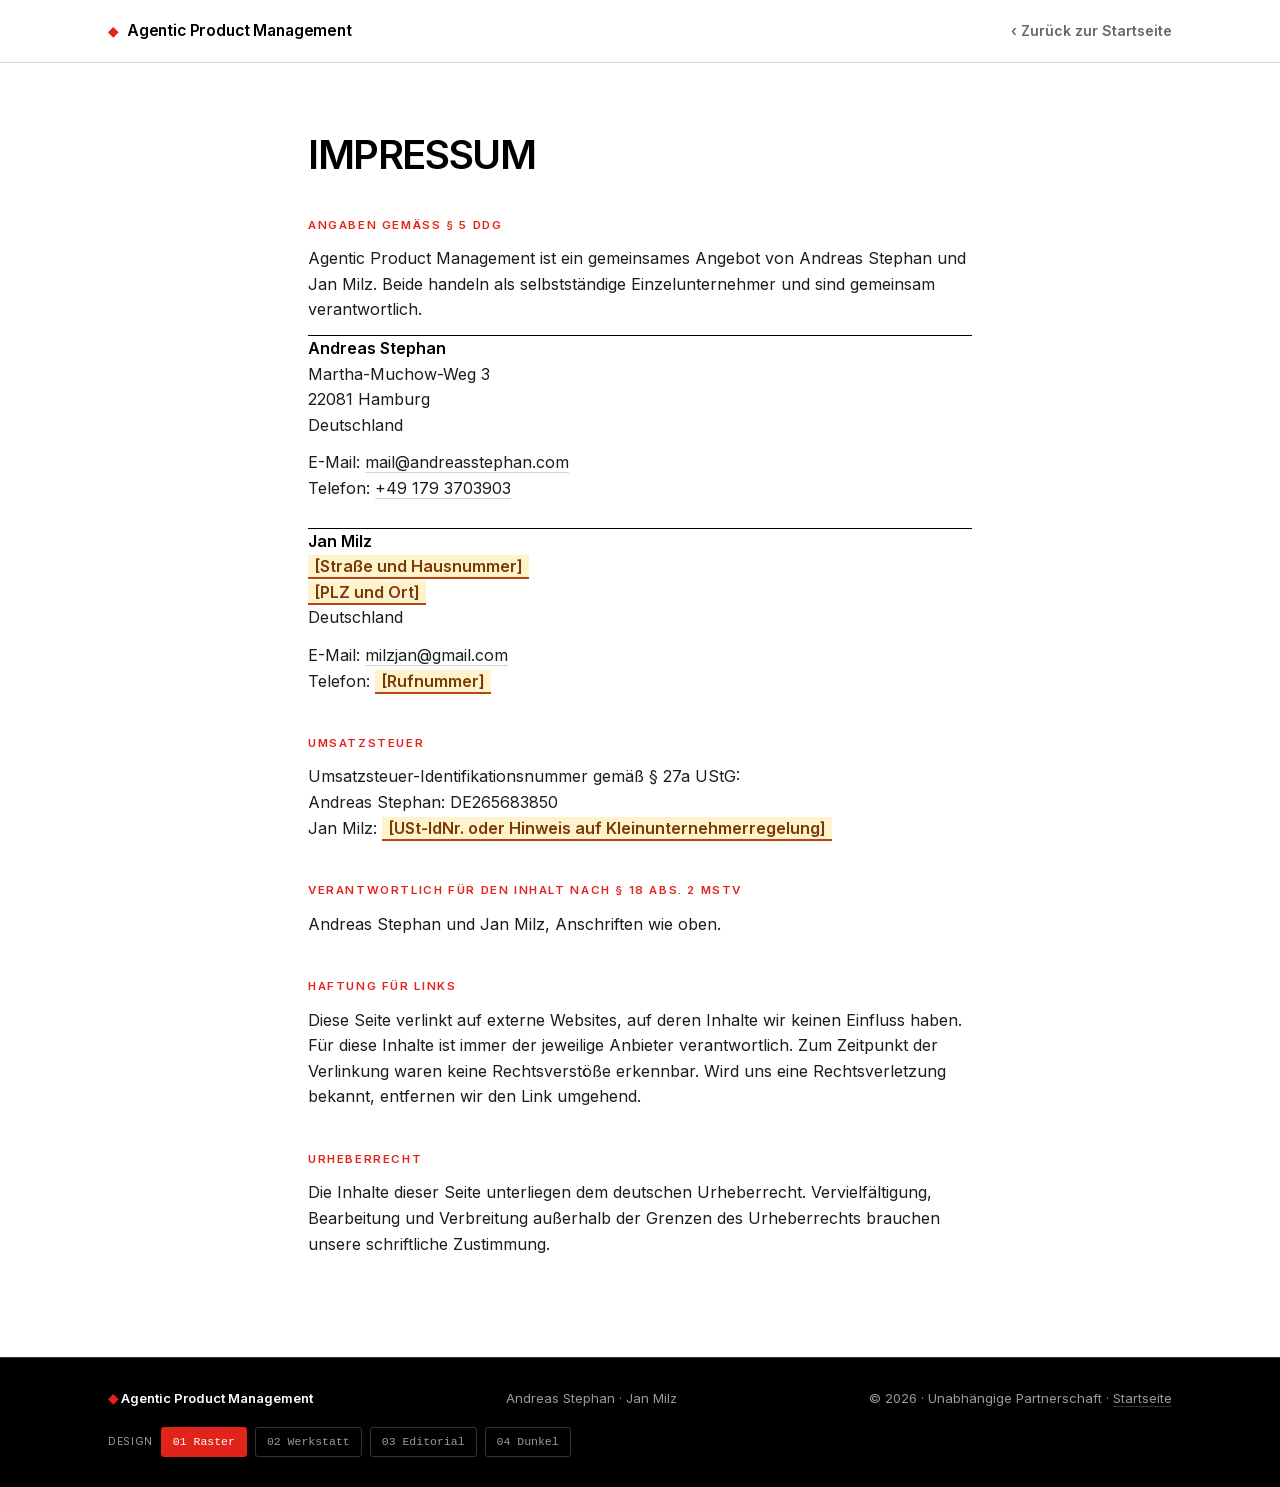
==== impressum.html @ 63fff62d "erste Version: vier Design-Varianten zum Vergleich" ====
<!doctype html>
<html lang="de">
<head>
<meta charset="utf-8">
<meta name="viewport" content="width=device-width,initial-scale=1">
<title>Impressum · Agentic Product Management</title>
<meta name="description" content="Impressum und Anbieterkennzeichnung für Agentic Product Management, Andreas Stephan und Jan Milz.">
<meta name="robots" content="noindex">
<link rel="preload" href="assets/fonts/inter-var-latin.woff2" as="font" type="font/woff2" crossorigin>
<link rel="stylesheet" href="fonts.css">
<link rel="stylesheet" href="theme.css">
<script>try{document.documentElement.setAttribute("data-theme",localStorage.getItem("apm-theme")||"swiss")}catch(e){document.documentElement.setAttribute("data-theme","swiss")}</script>
<style>
  *{box-sizing:border-box;margin:0;padding:0}
  body{background:var(--bg);color:var(--ink);font-family:var(--sans);line-height:var(--body-lh);font-size:16px;-webkit-font-smoothing:antialiased}
  a{color:inherit;text-decoration:none}
  .wrap{max-width:var(--maxw);margin:0 auto;padding:0 28px}

  .topbar{position:sticky;top:0;z-index:50;background:var(--topbar-bg);backdrop-filter:blur(8px);border-bottom:1px solid var(--line-soft)}
  .topbar .wrap{display:flex;align-items:center;justify-content:space-between;height:62px}
  .brand{display:flex;align-items:center;gap:9px;font-weight:600;font-size:15.5px;letter-spacing:-.01em}
  .brand .dot{color:var(--accent);font-size:13px}
  .back{font-size:14px;font-weight:600;color:var(--muted)}
  .back:hover{color:var(--accent)}

  main{padding:72px 0 88px}
  main .wrap{max-width:720px}
  h1{font-family:var(--h-font);font-weight:var(--h-weight);font-size:clamp(30px,4vw,40px);letter-spacing:var(--h-tracking);line-height:var(--h-lh);text-transform:var(--h-transform);margin-bottom:40px}
  h2{font-family:var(--eyebrow-font);font-size:var(--eyebrow-size);font-weight:600;letter-spacing:var(--eyebrow-tracking);text-transform:uppercase;color:var(--accent);margin:40px 0 12px}
  h2:first-of-type{margin-top:0}
  p{margin-bottom:12px;color:var(--ink-soft)}
  p.note{color:var(--muted);font-size:14.5px}
  a.inline{border-bottom:1px solid var(--line-soft)}
  a.inline:hover{color:var(--accent);border-color:var(--accent)}
  .person{margin-bottom:26px}
  .person strong{font-weight:600;color:var(--ink)}

  /* Sichtbare Luecke: faellt beim Korrekturlesen auf und sieht live nach Baustelle aus,
     damit kein unvollstaendiges Impressum unbemerkt online geht. */
  .todo{background:#fff3cd;border-bottom:2px solid #b8460e;padding:1px 6px;font-weight:600;color:#7a3a05}

  footer{background:var(--band-bg);color:var(--band-muted);border-top:1px solid var(--band-line);padding:30px 0;font-size:13px}
  footer .foot{display:flex;justify-content:space-between;align-items:center;gap:18px;flex-wrap:wrap}
  footer .logo{color:var(--band-ink);font-weight:600}
  footer .logo .dot{color:var(--accent)}
  footer a{border-bottom:1px solid var(--band-line)}
  footer a:hover{color:var(--band-ink);border-color:var(--band-muted)}
</style>
</head>
<body>

<div class="topbar">
  <div class="wrap">
    <a href="index.html" class="brand"><span class="dot">◆</span>Agentic Product Management</a>
    <a href="index.html" class="back">‹ Zurück zur Startseite</a>
  </div>
</div>

<main>
  <div class="wrap">
    <h1>Impressum</h1>

    <h2>Angaben gemäß § 5 DDG</h2>
    <p>Agentic Product Management ist ein gemeinsames Angebot von Andreas Stephan und Jan Milz. Beide handeln als selbstständige Einzelunternehmer und sind gemeinsam verantwortlich.</p>

    <!-- TODO Jan: ladungsfaehige Anschrift, Rufnummer und USt-IdNr. ergaenzen.
         Strasse, Hausnummer und PLZ sind nach § 5 DDG Pflicht. -->
    <div class="person">
      <p><strong>Andreas Stephan</strong><br>
      Martha-Muchow-Weg 3<br>
      22081 Hamburg<br>
      Deutschland</p>
      <p>E-Mail: <a class="inline" href="mailto:mail@andreasstephan.com">mail@andreasstephan.com</a><br>
      Telefon: <a class="inline" href="tel:+491793703903">+49 179 3703903</a></p>
    </div>

    <div class="person">
      <p><strong>Jan Milz</strong><br>
      <span class="todo">[Straße und Hausnummer]</span><br>
      <span class="todo">[PLZ und Ort]</span><br>
      Deutschland</p>
      <p>E-Mail: <a class="inline" href="mailto:milzjan@gmail.com">milzjan@gmail.com</a><br>
      Telefon: <span class="todo">[Rufnummer]</span></p>
    </div>

    <h2>Umsatzsteuer</h2>
    <p>Umsatzsteuer-Identifikationsnummer gemäß § 27a UStG:<br>
    Andreas Stephan: DE265683850<br>
    Jan Milz: <span class="todo">[USt-IdNr. oder Hinweis auf Kleinunternehmerregelung]</span></p>

    <h2>Verantwortlich für den Inhalt nach § 18 Abs. 2 MStV</h2>
    <p>Andreas Stephan und Jan Milz, Anschriften wie oben.</p>

    <h2>Haftung für Links</h2>
    <p>Diese Seite verlinkt auf externe Websites, auf deren Inhalte wir keinen Einfluss haben. Für diese Inhalte ist immer der jeweilige Anbieter verantwortlich. Zum Zeitpunkt der Verlinkung waren keine Rechtsverstöße erkennbar. Wird uns eine Rechtsverletzung bekannt, entfernen wir den Link umgehend.</p>

    <h2>Urheberrecht</h2>
    <p>Die Inhalte dieser Seite unterliegen dem deutschen Urheberrecht. Vervielfältigung, Bearbeitung und Verbreitung außerhalb der Grenzen des Urheberrechts brauchen unsere schriftliche Zustimmung.</p>
  </div>
</main>

<footer>
  <div class="wrap foot">
    <div class="logo"><span class="dot">◆</span> Agentic Product Management</div>
    <div>Andreas Stephan · Jan Milz</div>
    <div>© 2026 · Unabhängige Partnerschaft · <a href="index.html">Startseite</a></div>
    <!-- TEMPORAER: Vergleichsschalter fuer die Designentscheidung. -->
    <div class="themeswitch" role="group" aria-label="Design-Variante wählen">
      <span class="lbl">Design</span>
      <button type="button" data-set="swiss">01 Raster</button>
      <button type="button" data-set="werkstatt">02 Werkstatt</button>
      <button type="button" data-set="editorial">03 Editorial</button>
      <button type="button" data-set="dunkel">04 Dunkel</button>
    </div>
  </div>
</footer>

<!-- TEMPORAER: gehoert zum Vergleichsschalter oben. -->
<script>
(function(){
  var KEY = "apm-theme", DEFAULT = "swiss";
  var root = document.documentElement;

  function apply(name){
    root.setAttribute("data-theme", name);
    try { localStorage.setItem(KEY, name); } catch(e) {}
    var buttons = document.querySelectorAll(".themeswitch button");
    for (var i = 0; i < buttons.length; i++){
      buttons[i].setAttribute("aria-pressed", buttons[i].dataset.set === name ? "true" : "false");
    }
  }

  var current;
  try { current = localStorage.getItem(KEY); } catch(e) {}
  apply(current || DEFAULT);

  document.addEventListener("click", function(ev){
    var btn = ev.target.closest(".themeswitch button");
    if (btn) apply(btn.dataset.set);
  });
})();
</script>


</body>
</html>
---- fonts.css ----
/* Lokale Schriften: Fraunces und Inter, Variable Fonts, Subsets latin und latin-ext.
   Ersetzt die Einbindung ueber fonts.googleapis.com, damit beim Seitenaufruf keine
   Besucher-IP an Google uebertragen wird. Aktualisieren: siehe assets/fonts/README.md */

@font-face{
  font-family:'Fraunces';
  font-style:normal;
  font-weight:500 600;
  font-display:swap;
  src:url(assets/fonts/fraunces-var-latin.woff2) format('woff2');
  unicode-range:U+0000-00FF, U+0131, U+0152-0153, U+02BB-02BC, U+02C6, U+02DA, U+02DC, U+0304, U+0308, U+0329, U+2000-206F, U+20AC, U+2122, U+2191, U+2193, U+2212, U+2215, U+FEFF, U+FFFD;
}
@font-face{
  font-family:'Fraunces';
  font-style:normal;
  font-weight:500 600;
  font-display:swap;
  src:url(assets/fonts/fraunces-var-latin-ext.woff2) format('woff2');
  unicode-range:U+0100-02BA, U+02BD-02C5, U+02C7-02CC, U+02CE-02D7, U+02DD-02FF, U+0304, U+0308, U+0329, U+1D00-1DBF, U+1E00-1E9F, U+1EF2-1EFF, U+2020, U+20A0-20AB, U+20AD-20C0, U+2113, U+2C60-2C7F, U+A720-A7FF;
}
@font-face{
  font-family:'Inter';
  font-style:normal;
  font-weight:400 600;
  font-display:swap;
  src:url(assets/fonts/inter-var-latin.woff2) format('woff2');
  unicode-range:U+0000-00FF, U+0131, U+0152-0153, U+02BB-02BC, U+02C6, U+02DA, U+02DC, U+0304, U+0308, U+0329, U+2000-206F, U+20AC, U+2122, U+2191, U+2193, U+2212, U+2215, U+FEFF, U+FFFD;
}
@font-face{
  font-family:'Inter';
  font-style:normal;
  font-weight:400 600;
  font-display:swap;
  src:url(assets/fonts/inter-var-latin-ext.woff2) format('woff2');
  unicode-range:U+0100-02BA, U+02BD-02C5, U+02C7-02CC, U+02CE-02D7, U+02DD-02FF, U+0304, U+0308, U+0329, U+1D00-1DBF, U+1E00-1E9F, U+1EF2-1EFF, U+2020, U+20A0-20AB, U+20AD-20C0, U+2113, U+2C60-2C7F, U+A720-A7FF;
}
---- theme.css ----
/* ===========================================================================
   Vier Design-Varianten zum Vergleich. Umschaltbar ueber den Schalter im
   Footer, die Wahl haelt via localStorage ueber beide Seiten.

   Wenn eine Variante gewonnen hat: die Gewinner-Werte nach :root ziehen,
   die uebrigen [data-theme]-Bloecke loeschen, Switcher und Script entfernen.

     swiss      Schweizer Raster, Default. Harte Kanten, Linien statt Karten.
     werkstatt  Arbeitsdokument. Monospace-Struktur, gedaempfte Tinte.
     editorial  Fachessay. Serif, schmale Spalte, viel Luft.
     dunkel     Durchgehend dunkel, technische Naehe.
   ======================================================================== */

/* --- 01 swiss (Default, greift auch ohne JavaScript) --------------------- */
:root{
  --bg:#ffffff;
  --bg-alt:#f2f2f2;
  --ink:#000000;
  --ink-soft:#1c1c1c;
  --muted:#666666;
  --muted-2:#999999;
  --paper:#ffffff;
  --line:#000000;
  --line-soft:#d4d4d4;
  --accent:#e2231a;
  --accent-deep:#b31c14;
  --accent-soft:#fdeceb;

  --band-bg:#000000;
  --band-ink:#ffffff;
  --band-muted:#9a9a9a;
  --band-line:#333333;
  --band-hl:#ff5c52;

  --topbar-bg:rgba(255,255,255,.94);

  --radius:0px;
  --radius-btn:0px;
  --border-w:1.5px;
  --card-bg:transparent;
  --card-border:var(--line);
  --card-pad:26px 0 0;
  --shadow:none;

  --maxw:1120px;
  --sec-pad:84px;
  --body-lh:1.6;

  --sans:"Inter",-apple-system,BlinkMacSystemFont,"Segoe UI",Roboto,Helvetica,Arial,sans-serif;
  --display:"Inter",-apple-system,BlinkMacSystemFont,"Segoe UI",Roboto,Helvetica,Arial,sans-serif;
  --mono:ui-monospace,SFMono-Regular,"SF Mono",Menlo,Consolas,"Liberation Mono",monospace;

  --h-font:var(--display);
  --h-weight:700;
  --h-tracking:-.035em;
  --h-transform:uppercase;
  --h-lh:1.02;

  --eyebrow-font:var(--sans);
  --eyebrow-mark:"\25AA";
  --eyebrow-tracking:.14em;
  --eyebrow-size:11.5px;

  --lead-size:19px;
  --em-style:normal;
}

/* --- 02 werkstatt ------------------------------------------------------- */
[data-theme="werkstatt"]{
  --bg:#f7f6f2;
  --bg-alt:#efede7;
  --ink:#232019;
  --ink-soft:#3a352c;
  --muted:#6f6a5e;
  --muted-2:#a09a8d;
  --paper:#fdfcfa;
  --line:#cfcabe;
  --line-soft:#e0dcd2;
  --accent:#24457a;
  --accent-deep:#1a3259;
  --accent-soft:#e6ecf6;

  --band-bg:#232019;
  --band-ink:#f4f2ec;
  --band-muted:#a9a294;
  --band-line:#3d3830;
  --band-hl:#8fb4e8;

  --topbar-bg:rgba(247,246,242,.94);

  --radius:0px;
  --radius-btn:2px;
  --border-w:1px;
  --card-bg:transparent;
  --card-border:var(--line);
  --card-pad:22px 0 0;
  --shadow:none;

  --maxw:1000px;
  --sec-pad:72px;
  --body-lh:1.68;

  --display:var(--sans);
  --h-font:var(--sans);
  --h-weight:600;
  --h-tracking:-.015em;
  --h-transform:none;
  --h-lh:1.14;

  --eyebrow-font:var(--mono);
  --eyebrow-mark:"//";
  --eyebrow-tracking:.04em;
  --eyebrow-size:12px;

  --lead-size:18px;
  --em-style:normal;
}

/* --- 03 editorial ------------------------------------------------------- */
[data-theme="editorial"]{
  --bg:#fbfaf7;
  --bg-alt:#f4f2ec;
  --ink:#14120e;
  --ink-soft:#332f27;
  --muted:#6d675b;
  --muted-2:#a29b8c;
  --paper:#fffefb;
  --line:#e2ded4;
  --line-soft:#eceae2;
  --accent:#7a2e1e;
  --accent-deep:#5c2116;
  --accent-soft:#f5e9e4;

  --band-bg:#14120e;
  --band-ink:#f6f3ec;
  --band-muted:#a49c8d;
  --band-line:#332f27;
  --band-hl:#d9a08c;

  --topbar-bg:rgba(251,250,247,.94);

  --radius:0px;
  --radius-btn:0px;
  --border-w:1px;
  --card-bg:transparent;
  --card-border:var(--line);
  --card-pad:24px 0 0;
  --shadow:none;

  --maxw:880px;
  --sec-pad:96px;
  --body-lh:1.78;

  --display:"Fraunces","Iowan Old Style",Georgia,serif;
  --h-font:var(--display);
  --h-weight:600;
  --h-tracking:-.012em;
  --h-transform:none;
  --h-lh:1.16;

  --eyebrow-font:var(--display);
  --eyebrow-mark:"\2014";
  --eyebrow-tracking:.1em;
  --eyebrow-size:12.5px;

  --lead-size:20px;
  --em-style:italic;
}

/* --- 04 dunkel ---------------------------------------------------------- */
[data-theme="dunkel"]{
  --bg:#0e0e11;
  --bg-alt:#15151a;
  --ink:#ecebf0;
  --ink-soft:#c9c7d1;
  --muted:#8b8794;
  --muted-2:#615d6b;
  --paper:#16161c;
  --line:#2a2a33;
  --line-soft:#22222a;
  --accent:#ff7a45;
  --accent-deep:#e8632f;
  --accent-soft:#2a1a12;

  --band-bg:#08080a;
  --band-ink:#ecebf0;
  --band-muted:#8b8794;
  --band-line:#22222a;
  --band-hl:#ff9b6e;

  --topbar-bg:rgba(14,14,17,.92);

  --radius:4px;
  --radius-btn:4px;
  --border-w:1px;
  --card-bg:var(--paper);
  --card-border:var(--line);
  --card-pad:26px 28px;
  --shadow:none;

  --maxw:1080px;
  --sec-pad:80px;
  --body-lh:1.64;

  --display:var(--sans);
  --h-font:var(--sans);
  --h-weight:650;
  --h-tracking:-.025em;
  --h-transform:none;
  --h-lh:1.1;

  --eyebrow-font:var(--mono);
  --eyebrow-mark:"\25B8";
  --eyebrow-tracking:.06em;
  --eyebrow-size:12px;

  --lead-size:18.5px;
  --em-style:normal;
}

/* ===========================================================================
   Variantenspezifische Struktur. Was sich nicht als Token ausdruecken laesst.
   ======================================================================== */

/* swiss: Sektionen durchnummeriert, Karten sind Spalten unter einer Linie */
:root body{counter-reset:sec}
[data-theme="swiss"] section{counter-increment:sec}
[data-theme="swiss"] section .eyebrow::before{content:counter(sec,decimal-leading-zero) " /"}
[data-theme="swiss"] .card,
[data-theme="swiss"] .step,
[data-theme="swiss"] .quote,
[data-theme="swiss"] .person{border:none;border-top:var(--border-w) solid var(--line)}
[data-theme="swiss"] .tiers,
[data-theme="swiss"] .ba{border-width:var(--border-w)}
[data-theme="swiss"] .btn{letter-spacing:.06em;text-transform:uppercase;font-size:13px}
[data-theme="swiss"] .hero h1{max-width:15ch}

/* werkstatt: Nummern und Labels in Monospace, gestrichelte Trennungen */
[data-theme="werkstatt"] .step .no,
[data-theme="werkstatt"] .tier .num,
[data-theme="werkstatt"] .ba-head,
[data-theme="werkstatt"] .define .term,
[data-theme="werkstatt"] .trust,
[data-theme="werkstatt"] .who{font-family:var(--mono);font-size:12.5px}
[data-theme="werkstatt"] .card,
[data-theme="werkstatt"] .step,
[data-theme="werkstatt"] .quote,
[data-theme="werkstatt"] .person{border:none;border-top:1px dashed var(--line)}
[data-theme="werkstatt"] .btn{font-family:var(--mono);font-size:13.5px}
[data-theme="werkstatt"] .btn-accent::before{content:"> "}

/* editorial: keine Boxen, roemisch nummerierte Abschnitte, schmale Spalte */
[data-theme="editorial"] section{counter-increment:sec}
[data-theme="editorial"] section .eyebrow::before{content:counter(sec,upper-roman) " \2014"}
[data-theme="editorial"] .card,
[data-theme="editorial"] .step,
[data-theme="editorial"] .quote,
[data-theme="editorial"] .person{border:none;border-top:1px solid var(--line)}
[data-theme="editorial"] .cards,
[data-theme="editorial"] .team{gap:0 44px}
[data-theme="editorial"] .quote p{font-size:18px}
[data-theme="editorial"] .sec-head p,
[data-theme="editorial"] .hero .lead{max-width:56ch}

/* dunkel: Karten bleiben Karten, Buttons bekommen Kontur */
[data-theme="dunkel"] .btn-primary{background:var(--ink);color:#0e0e11}
[data-theme="dunkel"] .btn-primary:hover{background:#ffffff}
[data-theme="dunkel"] .person .photo{background:linear-gradient(135deg,#22222a,#15151a)}
[data-theme="dunkel"] .tier.goal{background:var(--accent-soft)}

/* ===========================================================================
   Der Schalter. Faellt mit der Entscheidung ersatzlos weg.
   ======================================================================== */
.themeswitch{display:flex;align-items:center;gap:8px;flex-wrap:wrap;font-size:12px}
.themeswitch .lbl{color:var(--band-muted);letter-spacing:.06em;text-transform:uppercase;font-size:10.5px}
.themeswitch button{
  font:inherit;font-size:11.5px;cursor:pointer;padding:5px 11px;
  background:transparent;color:var(--band-muted);
  border:1px solid var(--band-line);border-radius:3px;
  transition:.15s;font-family:var(--mono);
}
.themeswitch button:hover{color:var(--band-ink);border-color:var(--band-muted)}
.themeswitch button[aria-pressed="true"]{background:var(--accent);border-color:var(--accent);color:#fff}
@media(max-width:600px){.themeswitch{width:100%;margin-top:6px}}
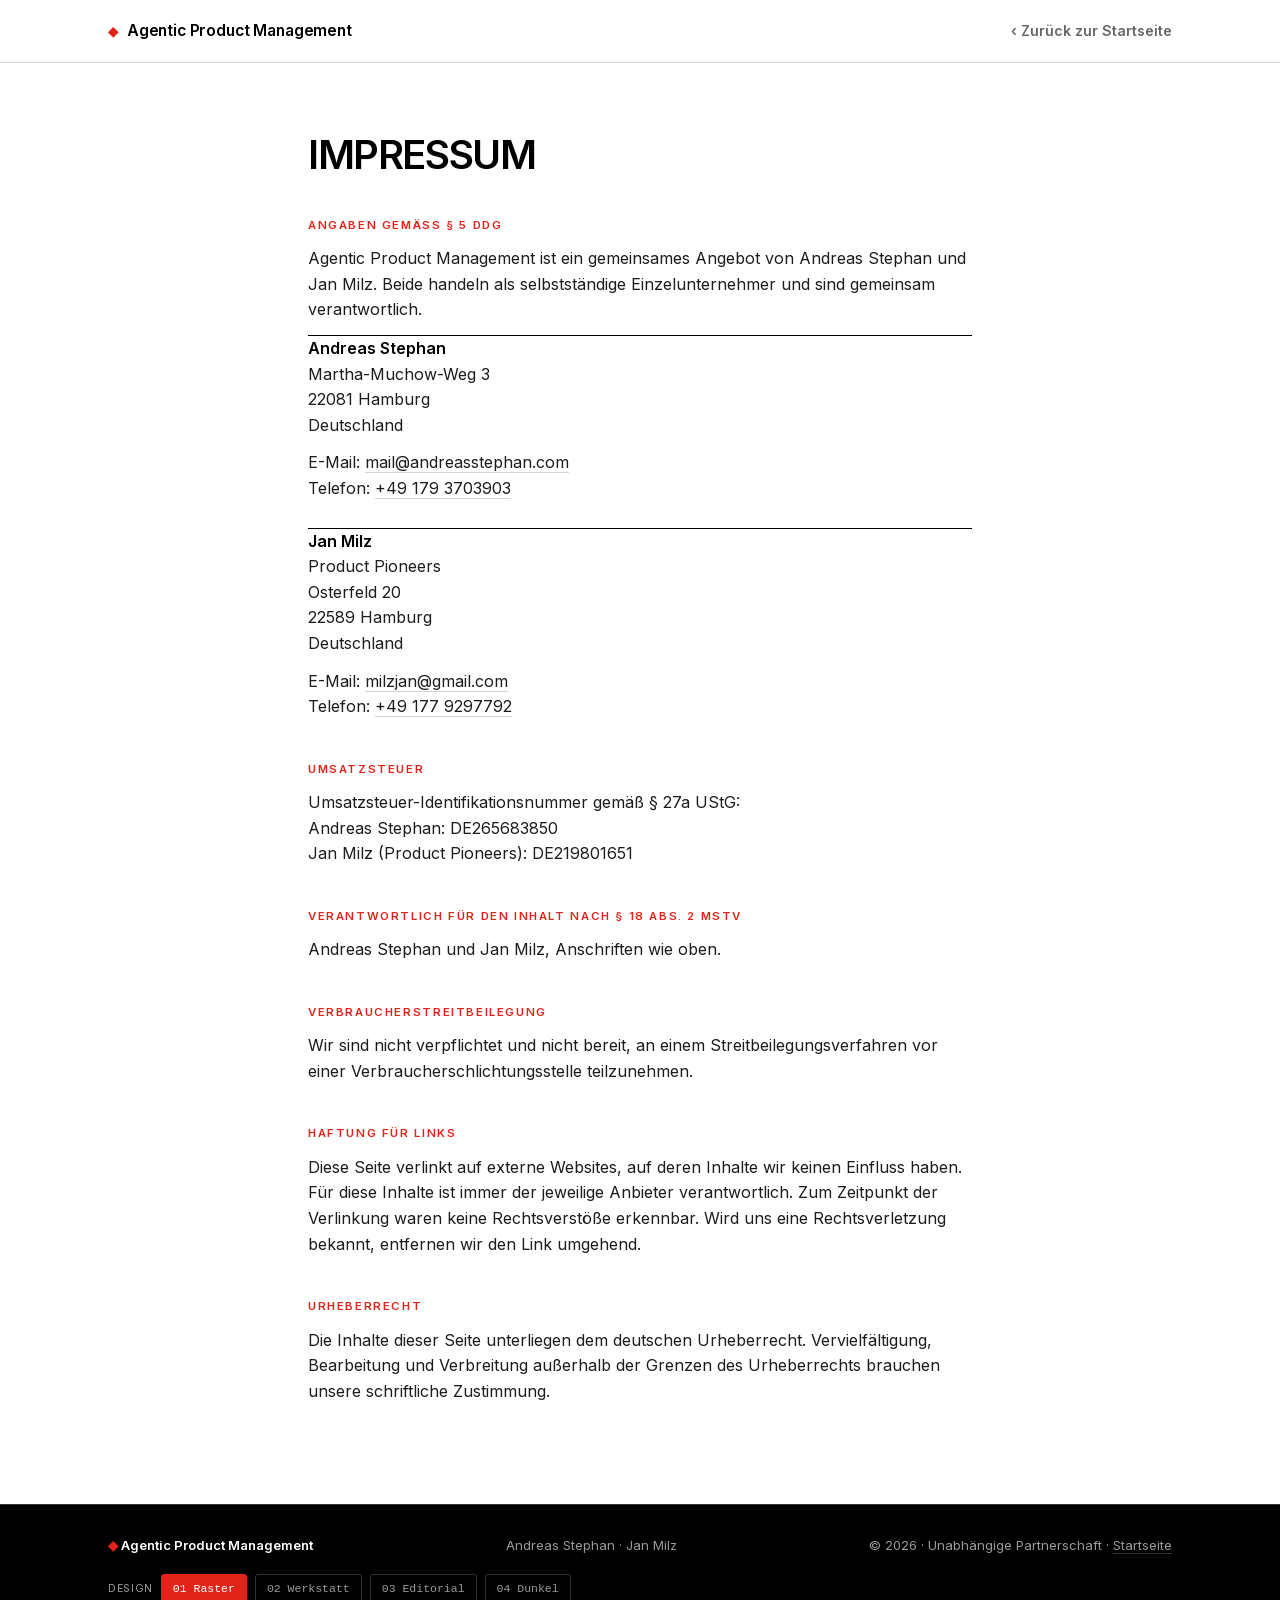
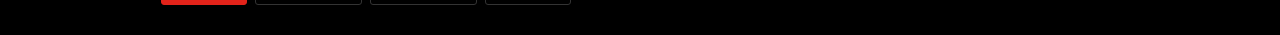
==== commit 291f6696: "deploy site from 5fcc86e" ====
--- a/impressum.html
+++ b/impressum.html
@@ -35,10 +35,6 @@
   .person{margin-bottom:26px}
   .person strong{font-weight:600;color:var(--ink)}
 
-  /* Sichtbare Luecke: faellt beim Korrekturlesen auf und sieht live nach Baustelle aus,
-     damit kein unvollstaendiges Impressum unbemerkt online geht. */
-  .todo{background:#fff3cd;border-bottom:2px solid #b8460e;padding:1px 6px;font-weight:600;color:#7a3a05}
-
   footer{background:var(--band-bg);color:var(--band-muted);border-top:1px solid var(--band-line);padding:30px 0;font-size:13px}
   footer .foot{display:flex;justify-content:space-between;align-items:center;gap:18px;flex-wrap:wrap}
   footer .logo{color:var(--band-ink);font-weight:600}
@@ -63,8 +59,6 @@
     <h2>Angaben gemäß § 5 DDG</h2>
     <p>Agentic Product Management ist ein gemeinsames Angebot von Andreas Stephan und Jan Milz. Beide handeln als selbstständige Einzelunternehmer und sind gemeinsam verantwortlich.</p>
 
-    <!-- TODO Jan: ladungsfaehige Anschrift, Rufnummer und USt-IdNr. ergaenzen.
-         Strasse, Hausnummer und PLZ sind nach § 5 DDG Pflicht. -->
     <div class="person">
       <p><strong>Andreas Stephan</strong><br>
       Martha-Muchow-Weg 3<br>
@@ -76,20 +70,24 @@
 
     <div class="person">
       <p><strong>Jan Milz</strong><br>
-      <span class="todo">[Straße und Hausnummer]</span><br>
-      <span class="todo">[PLZ und Ort]</span><br>
+      Product Pioneers<br>
+      Osterfeld 20<br>
+      22589 Hamburg<br>
       Deutschland</p>
       <p>E-Mail: <a class="inline" href="mailto:milzjan@gmail.com">milzjan@gmail.com</a><br>
-      Telefon: <span class="todo">[Rufnummer]</span></p>
+      Telefon: <a class="inline" href="tel:+491779297792">+49 177 9297792</a></p>
     </div>
 
     <h2>Umsatzsteuer</h2>
     <p>Umsatzsteuer-Identifikationsnummer gemäß § 27a UStG:<br>
     Andreas Stephan: DE265683850<br>
-    Jan Milz: <span class="todo">[USt-IdNr. oder Hinweis auf Kleinunternehmerregelung]</span></p>
+    Jan Milz (Product Pioneers): DE219801651</p>
 
     <h2>Verantwortlich für den Inhalt nach § 18 Abs. 2 MStV</h2>
     <p>Andreas Stephan und Jan Milz, Anschriften wie oben.</p>
+
+    <h2>Verbraucherstreitbeilegung</h2>
+    <p>Wir sind nicht verpflichtet und nicht bereit, an einem Streitbeilegungsverfahren vor einer Verbraucherschlichtungsstelle teilzunehmen.</p>
 
     <h2>Haftung für Links</h2>
     <p>Diese Seite verlinkt auf externe Websites, auf deren Inhalte wir keinen Einfluss haben. Für diese Inhalte ist immer der jeweilige Anbieter verantwortlich. Zum Zeitpunkt der Verlinkung waren keine Rechtsverstöße erkennbar. Wird uns eine Rechtsverletzung bekannt, entfernen wir den Link umgehend.</p>
--- a/theme.css
+++ b/theme.css
@@ -269,7 +269,8 @@
 [data-theme="dunkel"] .tier.goal{background:var(--accent-soft)}
 
 /* ===========================================================================
-   Der Schalter. Faellt mit der Entscheidung ersatzlos weg.
+   TEMPORAER: Der Schalter. Faellt mit der Entscheidung ersatzlos weg.
+   Alle temporaeren Stellen finden: grep -rn TEMPORAER site/
    ======================================================================== */
 .themeswitch{display:flex;align-items:center;gap:8px;flex-wrap:wrap;font-size:12px}
 .themeswitch .lbl{color:var(--band-muted);letter-spacing:.06em;text-transform:uppercase;font-size:10.5px}
